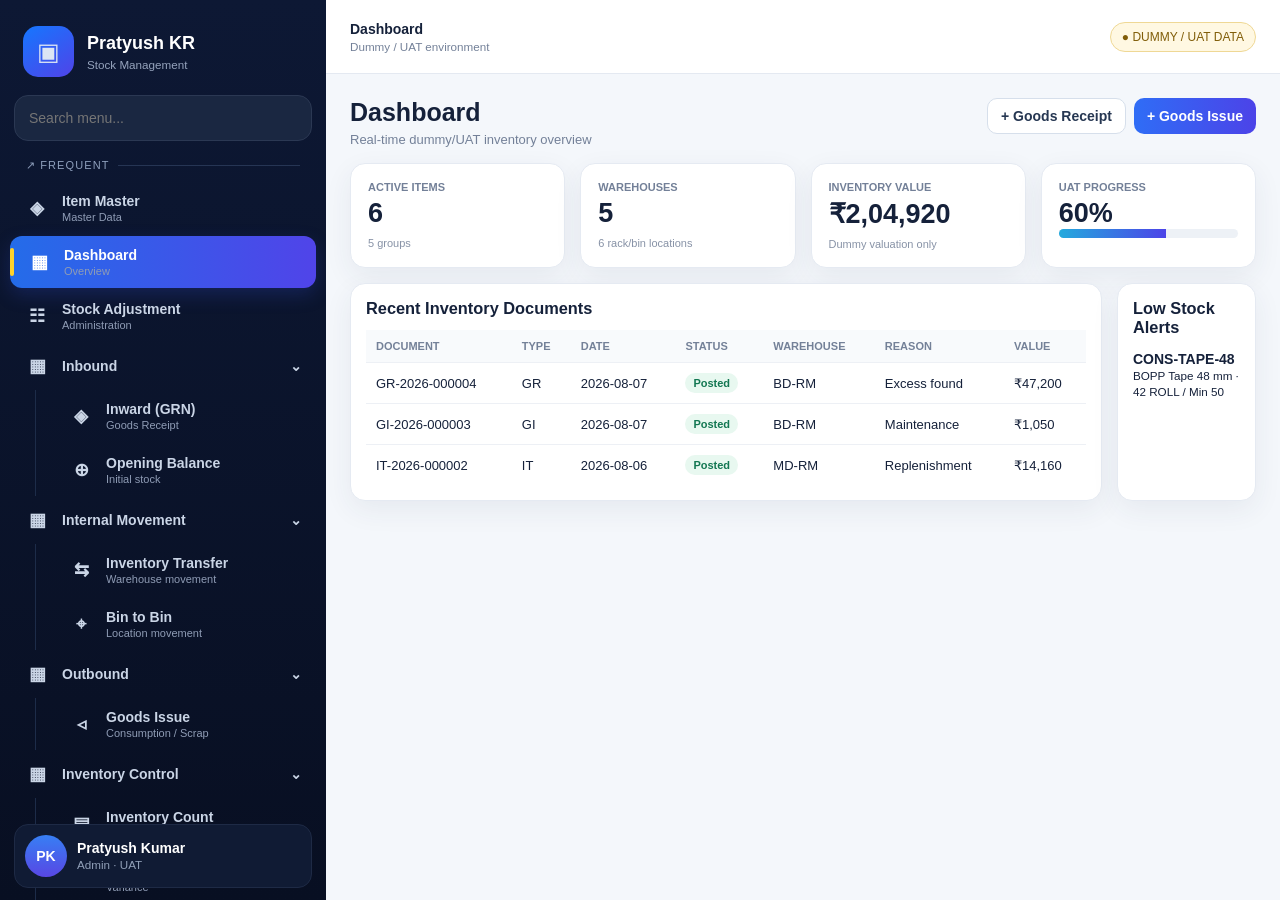
==== pratyush.html @ 54d43fdb "Rename app brand to Pratyush KR" ====
<!doctype html>
<html lang="en">
<head>
  <meta charset="utf-8" />
  <meta name="viewport" content="width=device-width,initial-scale=1" />
  <title>Pratyush KR Inventory UAT</title>
  <style>
    html,body{margin:0;width:100%;height:100%;overflow:hidden;background:#f4f7fb}
    #appFrame{border:0;width:100%;height:100%;display:block;background:#f4f7fb}
  </style>
</head>
<body>
  <iframe id="appFrame" src="/index.html" title="Pratyush KR Inventory UAT"></iframe>
  <script>
    const frame = document.getElementById('appFrame');
    frame.addEventListener('load', () => {
      try {
        const doc = frame.contentDocument || frame.contentWindow.document;
        doc.title = 'Pratyush KR Inventory UAT';
        const brand = doc.querySelector('.brand b');
        if (brand) brand.textContent = 'Pratyush KR';
      } catch (e) {
        console.warn('Brand update skipped', e);
      }
    });
  </script>
</body>
</html>
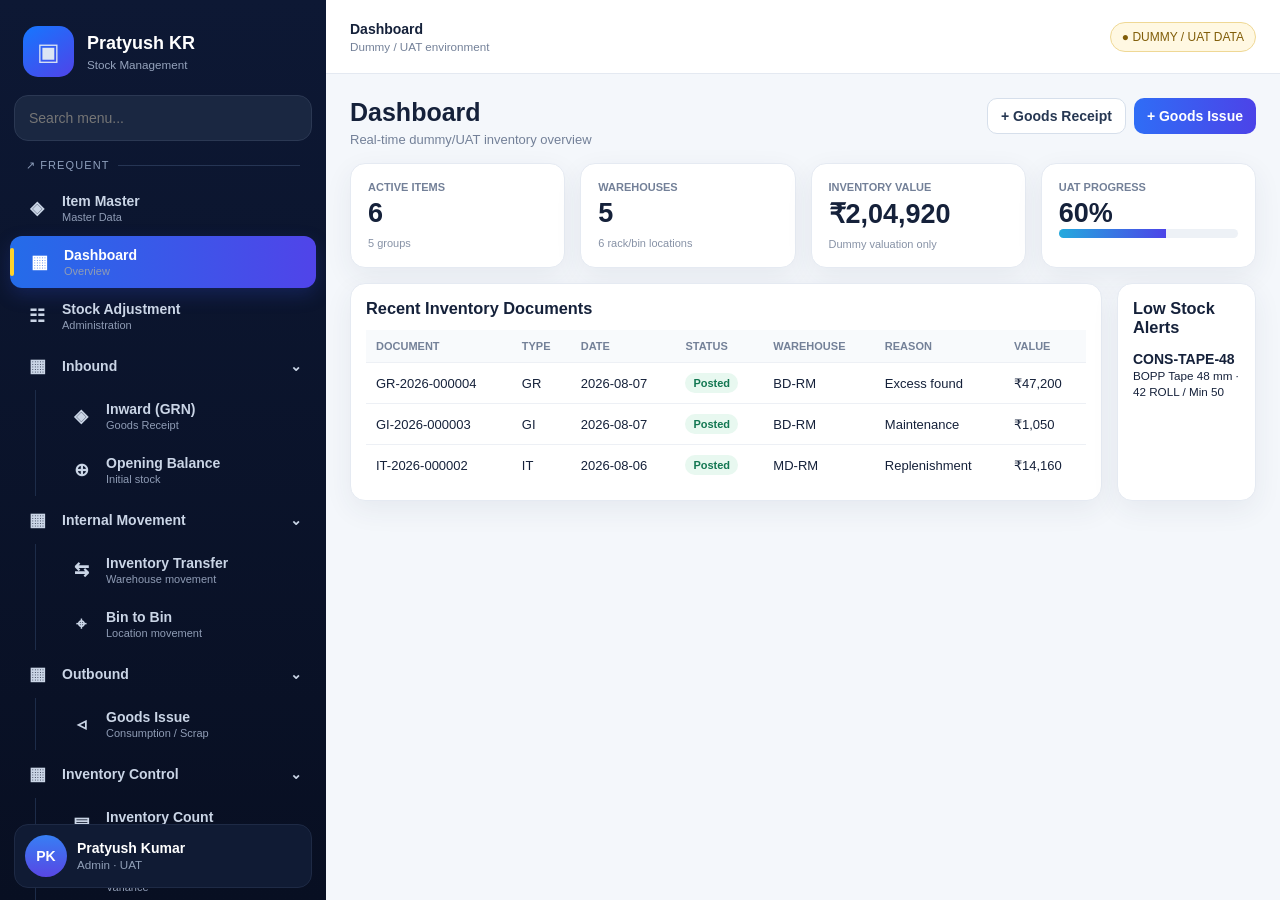
==== commit c699f106: "Fix app branding to Pratyush KR at runtime" ====
--- a/pratyush.html
+++ b/pratyush.html
@@ -4,25 +4,24 @@
   <meta charset="utf-8" />
   <meta name="viewport" content="width=device-width,initial-scale=1" />
   <title>Pratyush KR Inventory UAT</title>
-  <style>
-    html,body{margin:0;width:100%;height:100%;overflow:hidden;background:#f4f7fb}
-    #appFrame{border:0;width:100%;height:100%;display:block;background:#f4f7fb}
-  </style>
+  <style>html,body{margin:0;min-height:100%;background:#f4f7fb;font-family:Segoe UI,Arial}#loading{padding:24px;color:#334155}</style>
 </head>
 <body>
-  <iframe id="appFrame" src="/index.html" title="Pratyush KR Inventory UAT"></iframe>
+  <div id="loading">Loading Pratyush KR Inventory UAT…</div>
   <script>
-    const frame = document.getElementById('appFrame');
-    frame.addEventListener('load', () => {
+    (async function(){
       try {
-        const doc = frame.contentDocument || frame.contentWindow.document;
-        doc.title = 'Pratyush KR Inventory UAT';
-        const brand = doc.querySelector('.brand b');
-        if (brand) brand.textContent = 'Pratyush KR';
+        const r = await fetch('/index.html?v=' + Date.now(), {cache:'no-store'});
+        let html = await r.text();
+        html = html.replaceAll('GEPL RJCA Inventory UAT','Pratyush KR Inventory UAT');
+        html = html.replaceAll('GEPL RJCA','Pratyush KR');
+        document.open();
+        document.write(html);
+        document.close();
       } catch (e) {
-        console.warn('Brand update skipped', e);
+        document.getElementById('loading').textContent = 'Unable to load Pratyush KR Inventory UAT. Please refresh.';
       }
-    });
+    })();
   </script>
 </body>
 </html>
